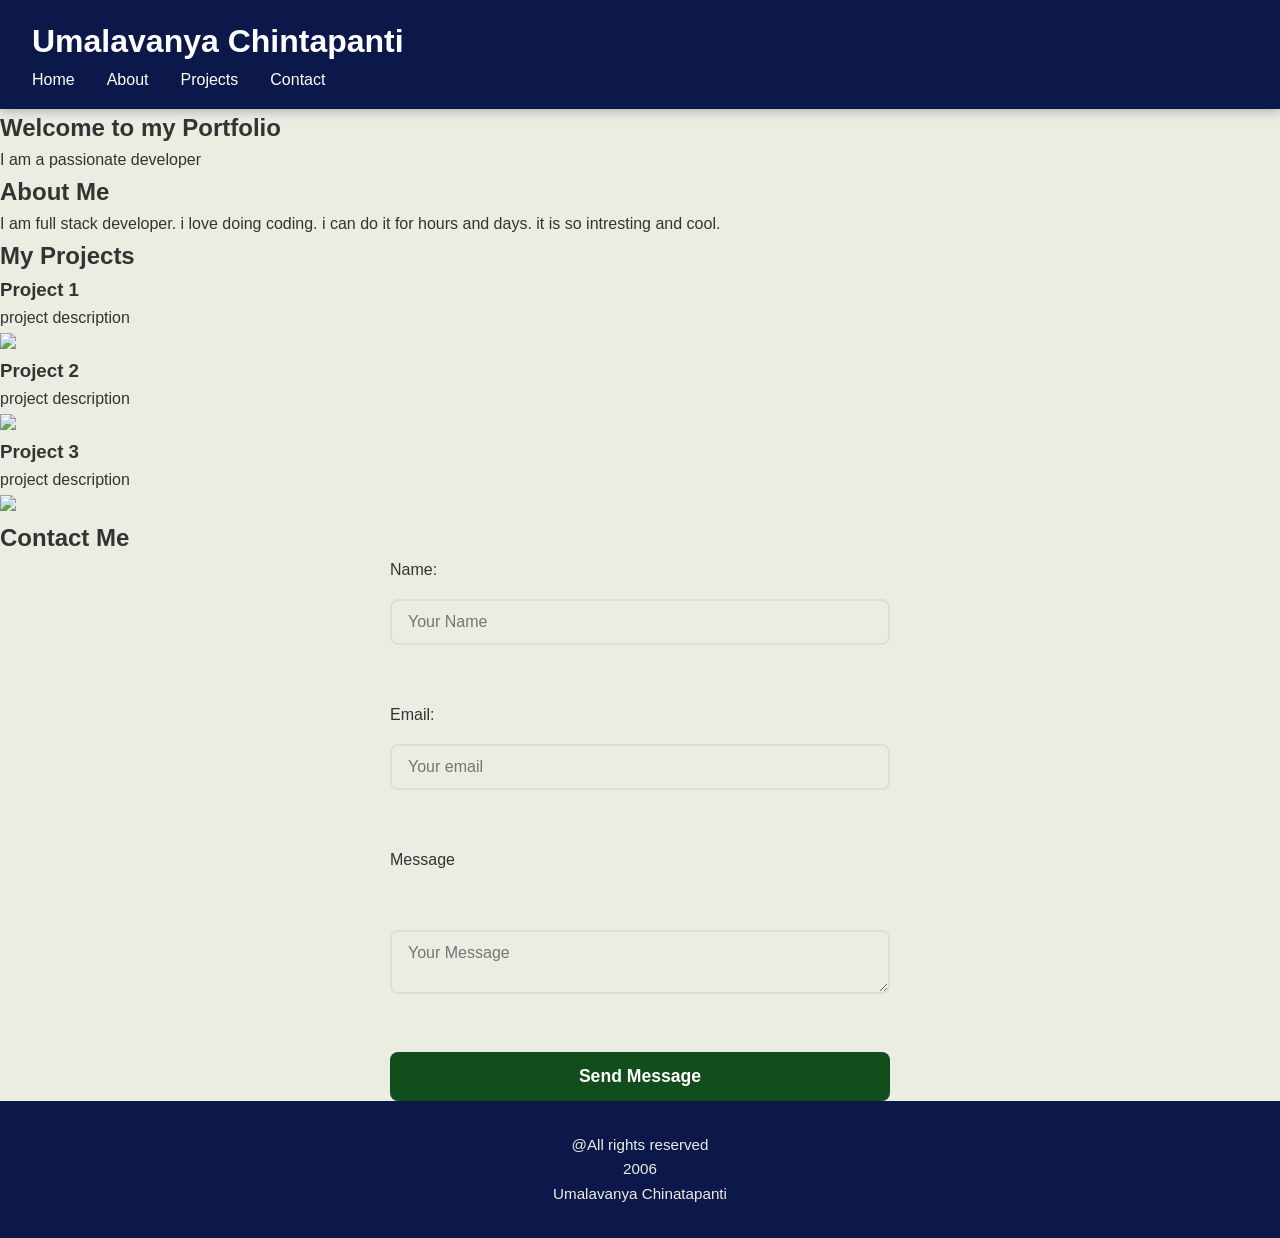
==== 2026-08-August/Task1_HTML_CSS_JS/index.html @ 5d273efb "task 1 completed" ====
<!DOCTYPE html>
<html lang="en">
<head>
    <meta charset="UTF-8">
    <meta name="viewport" content="width=device-width, initial-scale=1.0">
    <title>Document</title>
    <link rel="stylesheet" href="styles.css">
</head>
<body>
    <header class="header-conatiner">
        <div class="header-content">
            <h1>Umalavanya Chintapanti</h1>
            <nav class="nav-bar">
                <ul>
                    <li><a href="#home">Home</a></li>
                    <li><a href="#about">About</a></li>
                    <li><a href="#projects">Projects</a></li>
                    <li><a href="#contacts">Contact</a></li>
                </ul>
            </nav>
        </div>
    </header>

    <main>
        <section id="home">
            <h2>Welcome to my Portfolio</h2>
            <p>I am a passionate developer</p>
        </section>

        <section id="about">
            <h2>About Me</h2>
            <p>I am full stack developer. i love doing coding. i can do it for hours and days. it is so intresting and cool.</p>
        
        </section>

        <section id="projects">
            <h2>My Projects</h2>
            <div class="cards">
                <h3>Project 1</h3>
                <p>project description</p>
                <img src="https://placehold.co/300x300" />
            </div>
            <div class="cards"><h3>Project 2</h3>
            <p>project description</p>
            <img src="https://placehold.co/300x300" /></div>
            
            
            <div class="cards"><h3>Project 3</h3>
            <p>project description</p>
            <img src="https://placehold.co/300x300" /></div>
        
        </section>

        <section id="contacts">
            <h2>Contact Me</h2>
            <div>
            <form action="post">
                <label>Name: </label>
                <input type="text" id="name" placeholder="Your Name"> 
                <br/>
                <label>Email: </label>
                <input type="email" id="email" placeholder="Your email">
                <br />
                <label for="message">Message</label>
                <br />
                <textarea id="message" placeholder="Your Message"></textarea>
                <br />
                <button type="submit">Send Message</button>

            </form>

            </div>
        
        </section>


    </main>

    <footer class="footer">
        <p>@All rights reserved</p> 
        <p>2006</p> 
        <p>Umalavanya Chinatapanti</p>
    </footer>

    <script src="script.js"></script>
</body>
</html>
---- 2026-08-August/Task1_HTML_CSS_JS/styles.css ----
/* Step 9: Reset & Base Styles */
* {
    margin: 0;
    padding: 0;
    box-sizing: border-box;
}

html {
    scroll-behavior: smooth;
}

body {
    font-family: 'Segoe UI', Tahoma, Geneva, Verdana, sans-serif;
    line-height: 1.6;
    color: #333;
    background-color: #EBEDE3;
}

.container {
    max-width: 1200px;
    margin: 0 auto;
    padding: 0 20px;
}

/* Step 10: Header Styles */
header {
    background-color: #0B1849;
    color: white;
    padding: 1rem 2rem;
    display: flex;
    justify-content: space-between;
    align-items: center;
    position: sticky;
    top: 0;
    z-index: 100;
    box-shadow: 0 2px 10px rgba(11, 24, 73, 0.3);
}

.logo h1 {
    font-size: 1.8rem;
    color: #E4B028;
}

nav ul {
    list-style-type: none;
    display: flex;
    gap: 2rem;
}

nav ul li a {
    color: white;
    text-decoration: none;
    font-weight: 500;
    transition: color 0.3s ease;
    padding: 0.5rem 0;
}

nav ul li a:hover {
    color: #E4B028;
    border-bottom: 2px solid #E4B028;
}

/* Step 4: Hero Section */
.hero {
    background: linear-gradient(135deg, #0B1849 0%, #124D1C 100%);
    color: white;
    min-height: 60vh;
    display: flex;
    align-items: center;
    justify-content: center;
    text-align: center;
    padding: 2rem;
}

.hero-content h1 {
    font-size: 3rem;
    margin-bottom: 1rem;
    color: #E4B028;
}

.hero-content p {
    font-size: 1.3rem;
    color: #EBEDE3;
}

/* Step 5: About Section */
.about {
    padding: 4rem 0;
    background-color: white;
}

.about h2 {
    color: #0B1849;
    font-size: 2.5rem;
    margin-bottom: 1.5rem;
    text-align: center;
}

.about p {
    font-size: 1.1rem;
    max-width: 700px;
    margin: 0 auto;
    text-align: center;
    color: #555;
    line-height: 1.8;
}

/* Step 11: Projects Section */
.projects {
    padding: 4rem 0;
    background-color: #EBEDE3;
}

.projects h2 {
    color: #0B1849;
    font-size: 2.5rem;
    margin-bottom: 2rem;
    text-align: center;
}

.project-grid {
    display: grid;
    grid-template-columns: repeat(auto-fit, minmax(300px, 1fr));
    gap: 2rem;
    max-width: 1200px;
    margin: 0 auto;
    padding: 0 20px;
}

.project-card {
    background: white;
    border-radius: 10px;
    padding: 1.5rem;
    box-shadow: 0 4px 15px rgba(0, 0, 0, 0.1);
    transition: transform 0.3s ease, box-shadow 0.3s ease;
}

.project-card:hover {
    transform: translateY(-5px);
    box-shadow: 0 8px 25px rgba(0, 0, 0, 0.15);
}

.project-image {
    height: 200px;
    border-radius: 8px;
    margin-bottom: 1rem;
    background: #BAE5D5;
    display: flex;
    align-items: center;
    justify-content: center;
    font-size: 2rem;
    color: #0B1849;
}

.project-card h3 {
    color: #0B1849;
    font-size: 1.3rem;
    margin-bottom: 0.5rem;
}

.project-card p {
    color: #666;
    font-size: 0.95rem;
}

/* Step 11: Contact Section */
.contact {
    padding: 4rem 0;
    background: white;
}

.contact h2 {
    color: #0B1849;
    font-size: 2.5rem;
    margin-bottom: 2rem;
    text-align: center;
}

form {
    max-width: 500px;
    margin: 0 auto;
    display: flex;
    flex-direction: column;
    gap: 1rem;
}

form input,
form textarea {
    padding: 12px 16px;
    border: 2px solid #ddd;
    border-radius: 8px;
    font-size: 1rem;
    font-family: inherit;
    transition: border-color 0.3s ease;
    background-color: #EBEDE3;
}

form input:focus,
form textarea:focus {
    outline: none;
    border-color: #D7ACD4;
}

form textarea {
    resize: vertical;
}

form button {
    background-color: #124D1C;
    color: white;
    padding: 14px 20px;
    border: none;
    border-radius: 8px;
    font-size: 1.1rem;
    font-weight: 600;
    cursor: pointer;
    transition: background-color 0.3s ease, transform 0.2s ease;
}

form button:hover {
    background-color: #0B1849;
    transform: scale(1.02);
}

#formMessage {
    max-width: 500px;
    margin: 1rem auto 0;
    text-align: center;
    font-weight: 500;
    padding: 0.5rem;
    border-radius: 8px;
}

/* Step 8: Footer */
footer {
    background-color: #0B1849;
    color: #EBEDE3;
    text-align: center;
    padding: 2rem;
}

footer p {
    font-size: 0.95rem;
}

/* Step 14: Responsive Design */
@media (max-width: 768px) {

    /* Stack header vertically */
    header {
        flex-direction: column;
        gap: 1rem;
        padding: 1rem;
    }

    nav ul {
        flex-direction: column;
        gap: 0.8rem;
        text-align: center;
    }

    nav ul li a {
        display: block;
        padding: 0.3rem 0;
    }

    /* Hero section adjustments */
    .hero-content h1 {
        font-size: 2rem;
    }

    .hero-content p {
        font-size: 1rem;
    }

    /* Project cards stack */
    .project-grid {
        grid-template-columns: 1fr;
        gap: 1.5rem;
        padding: 0 20px;
    }

    /* Section headings */
    .about h2,
    .projects h2,
    .contact h2 {
        font-size: 2rem;
    }

    /* Form adjustments */
    form {
        padding: 0 20px;
    }

    .about p {
        padding: 0 20px;
    }
}

/* Extra small screens */
@media (max-width: 480px) {
    .hero-content h1 {
        font-size: 1.5rem;
    }

    .logo h1 {
        font-size: 1.4rem;
    }

    form input,
    form textarea {
        font-size: 0.9rem;
    }
}
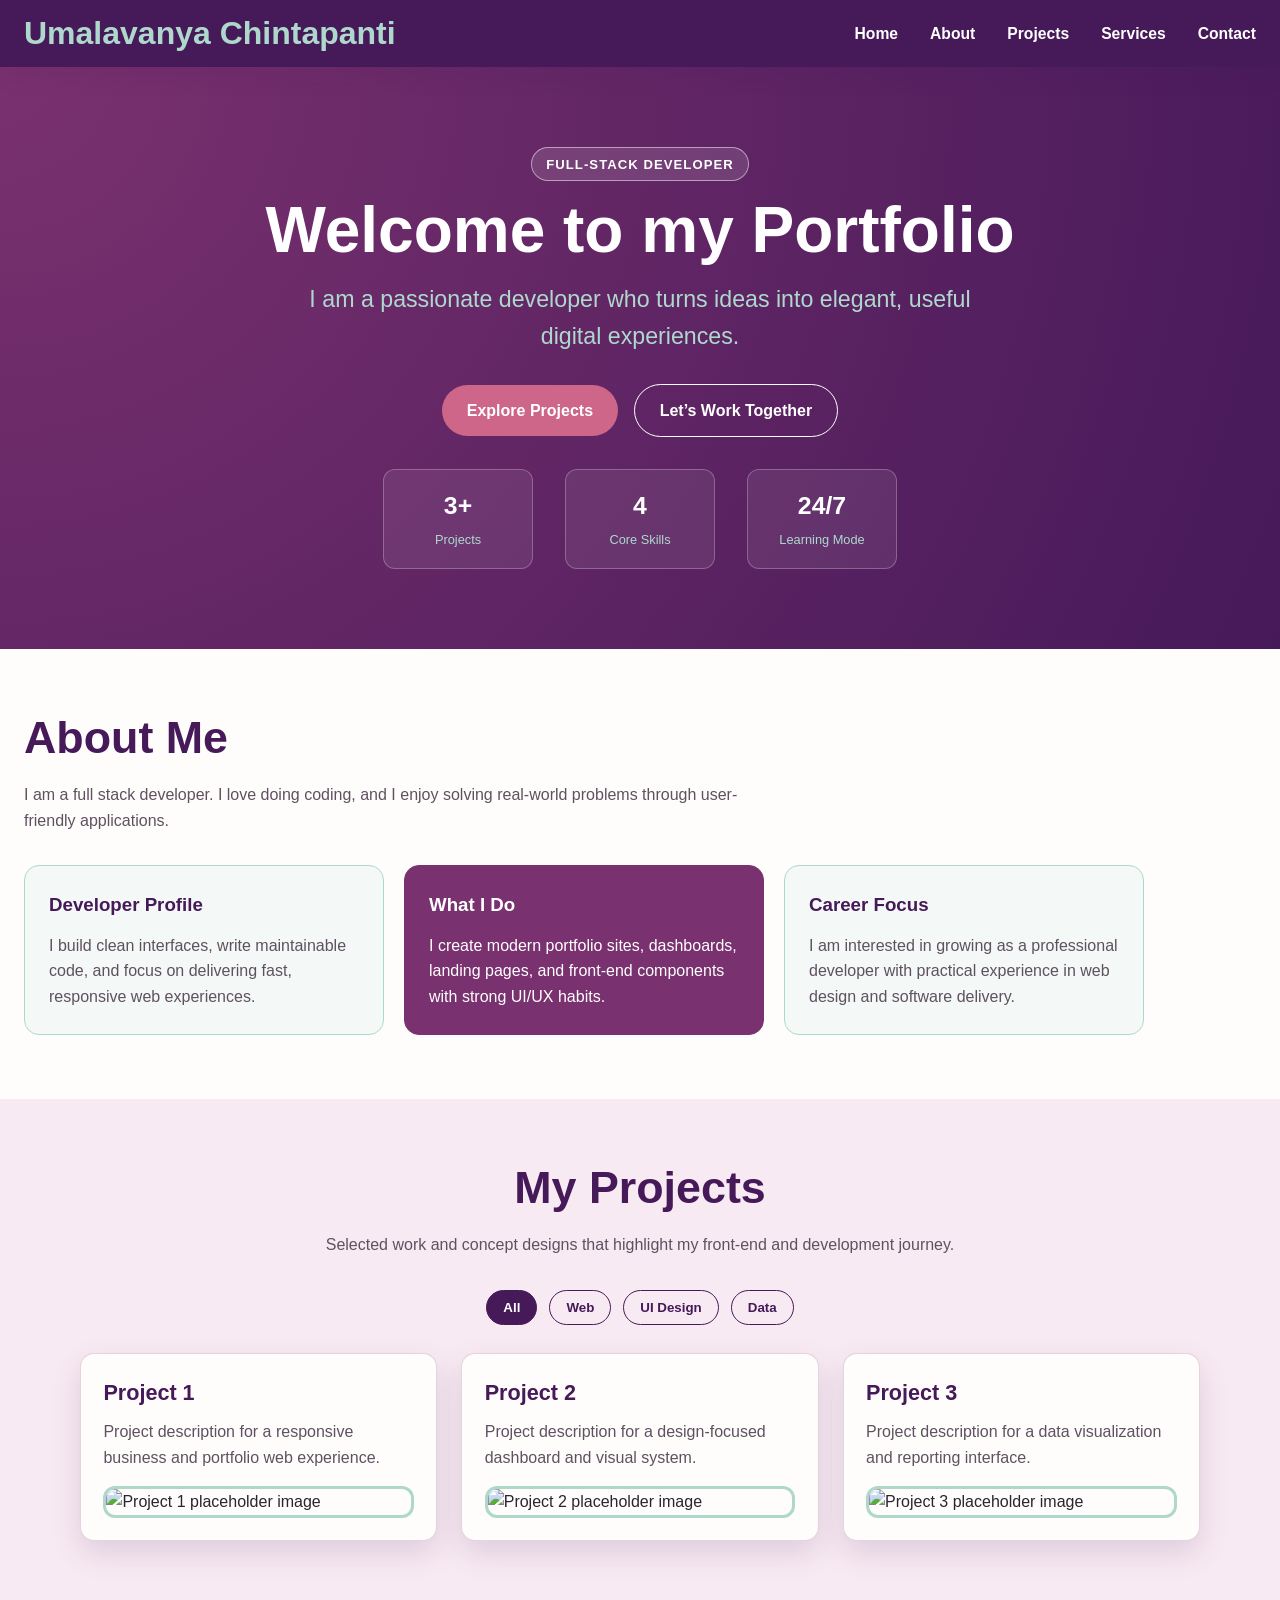
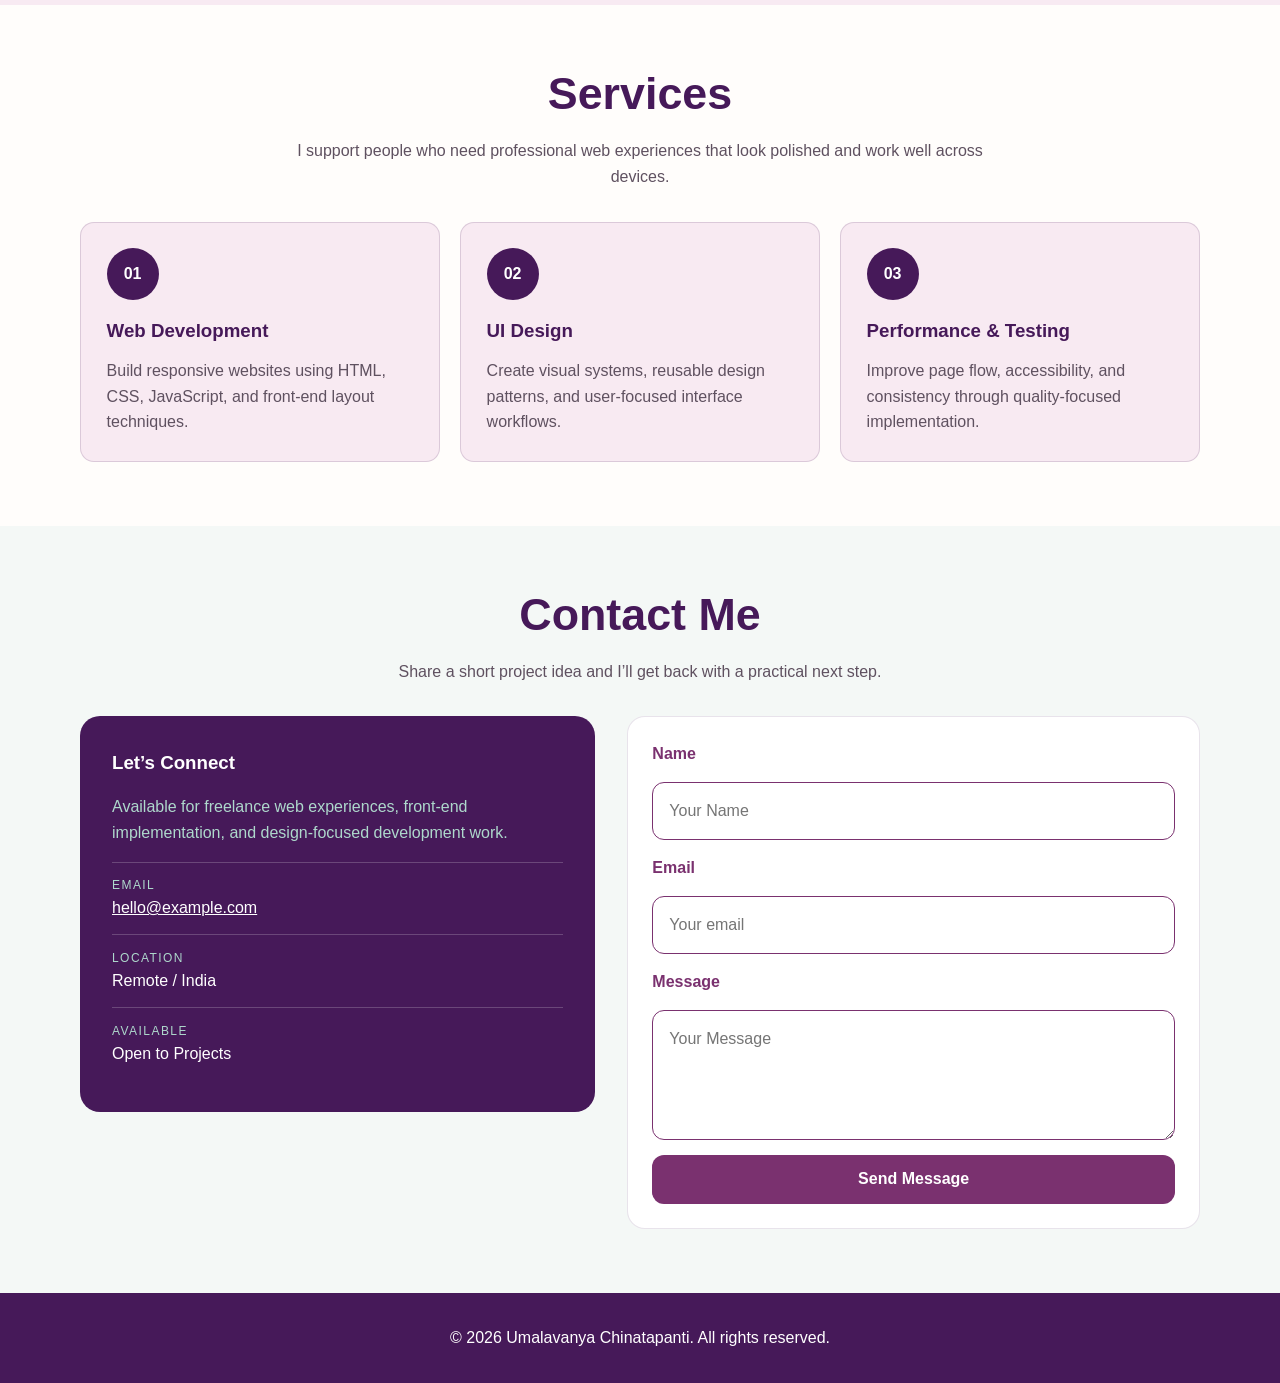
==== commit fee517a7: "using ai to build the projects" ====
--- a/2026-08-August/Task1_HTML_CSS_JS/index.html
+++ b/2026-08-August/Task1_HTML_CSS_JS/index.html
@@ -3,18 +3,24 @@
 <head>
     <meta charset="UTF-8">
     <meta name="viewport" content="width=device-width, initial-scale=1.0">
-    <title>Document</title>
+    <title>Umalavanya Chintapanti | Portfolio</title>
     <link rel="stylesheet" href="styles.css">
 </head>
 <body>
     <header class="header-conatiner">
         <div class="header-content">
             <h1>Umalavanya Chintapanti</h1>
+            <button class="nav-toggle" aria-label="Open navigation">
+                <span></span>
+                <span></span>
+                <span></span>
+            </button>
             <nav class="nav-bar">
                 <ul>
                     <li><a href="#home">Home</a></li>
                     <li><a href="#about">About</a></li>
                     <li><a href="#projects">Projects</a></li>
+                    <li><a href="#services">Services</a></li>
                     <li><a href="#contacts">Contact</a></li>
                 </ul>
             </nav>
@@ -22,66 +28,142 @@
     </header>
 
     <main>
-        <section id="home">
-            <h2>Welcome to my Portfolio</h2>
-            <p>I am a passionate developer</p>
+        <section id="home" class="hero-section">
+            <div class="hero-content">
+                <span class="hero-kicker">Full-Stack Developer</span>
+                <h2>Welcome to my Portfolio</h2>
+                <p>I am a passionate developer who turns ideas into elegant, useful digital experiences.</p>
+                <div class="hero-actions">
+                    <a class="btn btn-primary" href="#projects">Explore Projects</a>
+                    <a class="btn btn-outline" href="#contacts">Let’s Work Together</a>
+                </div>
+                <div class="hero-stats">
+                    <article>
+                        <strong>3+</strong>
+                        <span>Projects</span>
+                    </article>
+                    <article>
+                        <strong>4</strong>
+                        <span>Core Skills</span>
+                    </article>
+                    <article>
+                        <strong>24/7</strong>
+                        <span>Learning Mode</span>
+                    </article>
+                </div>
+            </div>
         </section>
 
-        <section id="about">
-            <h2>About Me</h2>
-            <p>I am full stack developer. i love doing coding. i can do it for hours and days. it is so intresting and cool.</p>
-        
+        <section id="about" class="about-section">
+            <div class="section-heading">
+                <h2>About Me</h2>
+                <p>I am a full stack developer. I love doing coding, and I enjoy solving real-world problems through user-friendly applications.</p>
+            </div>
+            <div class="about-grid">
+                <article class="about-panel">
+                    <h3>Developer Profile</h3>
+                    <p>I build clean interfaces, write maintainable code, and focus on delivering fast, responsive web experiences.</p>
+                </article>
+                <article class="about-panel highlight-panel">
+                    <h3>What I Do</h3>
+                    <p>I create modern portfolio sites, dashboards, landing pages, and front-end components with strong UI/UX habits.</p>
+                </article>
+                <article class="about-panel">
+                    <h3>Career Focus</h3>
+                    <p>I am interested in growing as a professional developer with practical experience in web design and software delivery.</p>
+                </article>
+            </div>
         </section>
 
-        <section id="projects">
-            <h2>My Projects</h2>
-            <div class="cards">
-                <h3>Project 1</h3>
-                <p>project description</p>
-                <img src="https://placehold.co/300x300" />
+        <section id="projects" class="projects-section">
+            <div class="section-heading centered">
+                <h2>My Projects</h2>
+                <p>Selected work and concept designs that highlight my front-end and development journey.</p>
             </div>
-            <div class="cards"><h3>Project 2</h3>
-            <p>project description</p>
-            <img src="https://placehold.co/300x300" /></div>
-            
-            
-            <div class="cards"><h3>Project 3</h3>
-            <p>project description</p>
-            <img src="https://placehold.co/300x300" /></div>
-        
+            <div class="project-filter">
+                <button class="filter-button active" type="button" data-filter="all">All</button>
+                <button class="filter-button" type="button" data-filter="web">Web</button>
+                <button class="filter-button" type="button" data-filter="ui">UI Design</button>
+                <button class="filter-button" type="button" data-filter="data">Data</button>
+            </div>
+            <div class="project-grid">
+                <article class="cards" data-category="web">
+                    <h3>Project 1</h3>
+                    <p>Project description for a responsive business and portfolio web experience.</p>
+                    <img src="https://placehold.co/300x300" alt="Project 1 placeholder image">
+                </article>
+                <article class="cards" data-category="ui">
+                    <h3>Project 2</h3>
+                    <p>Project description for a design-focused dashboard and visual system.</p>
+                    <img src="https://placehold.co/300x300" alt="Project 2 placeholder image">
+                </article>
+                <article class="cards" data-category="data">
+                    <h3>Project 3</h3>
+                    <p>Project description for a data visualization and reporting interface.</p>
+                    <img src="https://placehold.co/300x300" alt="Project 3 placeholder image">
+                </article>
+            </div>
         </section>
 
-        <section id="contacts">
-            <h2>Contact Me</h2>
-            <div>
-            <form action="post">
-                <label>Name: </label>
-                <input type="text" id="name" placeholder="Your Name"> 
-                <br/>
-                <label>Email: </label>
-                <input type="email" id="email" placeholder="Your email">
-                <br />
-                <label for="message">Message</label>
-                <br />
-                <textarea id="message" placeholder="Your Message"></textarea>
-                <br />
-                <button type="submit">Send Message</button>
-
-            </form>
-
+        <section id="services" class="services-section">
+            <div class="section-heading centered">
+                <h2>Services</h2>
+                <p>I support people who need professional web experiences that look polished and work well across devices.</p>
             </div>
-        
+            <div class="service-grid">
+                <article class="service-card">
+                    <span class="icon">01</span>
+                    <h3>Web Development</h3>
+                    <p>Build responsive websites using HTML, CSS, JavaScript, and front-end layout techniques.</p>
+                </article>
+                <article class="service-card">
+                    <span class="icon">02</span>
+                    <h3>UI Design</h3>
+                    <p>Create visual systems, reusable design patterns, and user-focused interface workflows.</p>
+                </article>
+                <article class="service-card">
+                    <span class="icon">03</span>
+                    <h3>Performance & Testing</h3>
+                    <p>Improve page flow, accessibility, and consistency through quality-focused implementation.</p>
+                </article>
+            </div>
         </section>
 
-
+        <section id="contacts" class="contact-section">
+            <div class="section-heading centered">
+                <h2>Contact Me</h2>
+                <p>Share a short project idea and I’ll get back with a practical next step.</p>
+            </div>
+            <div class="contact-layout">
+                <aside class="contact-info">
+                    <h3>Let’s Connect</h3>
+                    <p>Available for freelance web experiences, front-end implementation, and design-focused development work.</p>
+                    <ul class="contact-list">
+                        <li><span>Email</span><a href="mailto:hello@example.com">hello@example.com</a></li>
+                        <li><span>Location</span><span>Remote / India</span></li>
+                        <li><span>Available</span><span>Open to Projects</span></li>
+                    </ul>
+                </aside>
+                <div class="contact-form-wrap">
+                    <form class="contact-form" action="post">
+                        <label for="name">Name</label>
+                        <input type="text" id="name" placeholder="Your Name">
+                        <label for="email">Email</label>
+                        <input type="email" id="email" placeholder="Your email">
+                        <label for="message">Message</label>
+                        <textarea id="message" placeholder="Your Message"></textarea>
+                        <button type="submit">Send Message</button>
+                        <div id="formMessage" aria-live="polite"></div>
+                    </form>
+                </div>
+            </div>
+        </section>
     </main>
 
     <footer class="footer">
-        <p>@All rights reserved</p> 
-        <p>2006</p> 
-        <p>Umalavanya Chinatapanti</p>
+        <p>© 2026 Umalavanya Chinatapanti. All rights reserved.</p>
     </footer>
 
     <script src="script.js"></script>
 </body>
-</html>+</html>
--- a/2026-08-August/Task1_HTML_CSS_JS/styles.css
+++ b/2026-08-August/Task1_HTML_CSS_JS/styles.css
@@ -1,4 +1,17 @@
-/* Step 9: Reset & Base Styles */
+/* Reset and Base Styles */
+:root {
+    --primary: #461959;
+    --secondary: #7A316F;
+    --accent: #CD6688;
+    --soft: #AED8CC;
+    --text: #2b2330;
+    --text-soft: #5f5160;
+    --surface: #fffdfb;
+    --surface-soft: #F8EAF2;
+    --surface-soft-2: #F4F8F6;
+    --shadow: rgba(70, 25, 89, 0.14);
+}
+
 * {
     margin: 0;
     padding: 0;
@@ -10,305 +23,702 @@
 }
 
 body {
-    font-family: 'Segoe UI', Tahoma, Geneva, Verdana, sans-serif;
+    font-family: "Segoe UI", Tahoma, Geneva, Verdana, sans-serif;
     line-height: 1.6;
-    color: #333;
-    background-color: #EBEDE3;
-}
-
-.container {
-    max-width: 1200px;
+    color: var(--text);
+    background: linear-gradient(180deg, var(--surface-soft) 0%, var(--soft) 100%);
+}
+
+body a {
+    color: inherit;
+}
+
+body.menu-open {
+    overflow: hidden;
+}
+
+main {
+    width: min(100%, 1280px);
     margin: 0 auto;
-    padding: 0 20px;
-}
-
-/* Step 10: Header Styles */
-header {
-    background-color: #0B1849;
-    color: white;
-    padding: 1rem 2rem;
+}
+
+section {
+    padding: 4rem 1.5rem;
+}
+
+section.reveal {
+    opacity: 1;
+    transform: translateY(0);
+    transition: opacity 0.55s cubic-bezier(0.22, 1, 0.36, 1), transform 0.55s cubic-bezier(0.22, 1, 0.36, 1);
+}
+
+section.reveal.is-visible {
+    opacity: 1;
+    transform: translateY(0);
+}
+
+img,
+button,
+a,
+input,
+textarea {
+    transition: all 0.28s cubic-bezier(0.22, 1, 0.36, 1);
+}
+
+section h2 {
+    font-size: clamp(2rem, 4vw, 2.8rem);
+    line-height: 1.1;
+    margin-bottom: 1.25rem;
+    color: var(--primary);
+}
+
+section h3 {
+    color: var(--primary);
+}
+
+section p {
+    color: var(--text-soft);
+}
+
+.section-heading {
+    max-width: 720px;
+    margin-bottom: 2rem;
+}
+
+.section-heading.centered {
+    margin-inline: auto;
+    text-align: center;
+}
+
+.section-heading.centered p {
+    margin-inline: auto;
+}
+
+/* Header */
+.header-conatiner {
+    background: var(--primary);
+    color: #fff;
+    position: sticky;
+    top: 0;
+    z-index: 99;
+    width: 100%;
+    box-shadow: 0 6px 24px var(--shadow);
+}
+
+.header-content {
+    width: min(1280px, 100%);
+    margin: 0 auto;
+    padding: 1rem 1.5rem;
     display: flex;
     justify-content: space-between;
     align-items: center;
-    position: sticky;
-    top: 0;
-    z-index: 100;
-    box-shadow: 0 2px 10px rgba(11, 24, 73, 0.3);
-}
-
-.logo h1 {
-    font-size: 1.8rem;
-    color: #E4B028;
-}
-
-nav ul {
-    list-style-type: none;
+}
+
+.header-conatiner h1 {
+    font-size: clamp(1.4rem, 3vw, 2rem);
+    line-height: 1.1;
+    color: var(--soft);
+}
+
+.nav-toggle {
+    display: none;
+    flex-direction: column;
+    gap: 0.2rem;
+    background: transparent;
+    border: none;
+    cursor: pointer;
+}
+
+.nav-toggle span {
+    width: 28px;
+    height: 3px;
+    border-radius: 3px;
+    background: white;
+}
+
+.nav-bar ul {
+    list-style: none;
     display: flex;
     gap: 2rem;
 }
 
-nav ul li a {
-    color: white;
+.nav-bar a {
     text-decoration: none;
-    font-weight: 500;
-    transition: color 0.3s ease;
-    padding: 0.5rem 0;
-}
-
-nav ul li a:hover {
-    color: #E4B028;
-    border-bottom: 2px solid #E4B028;
-}
-
-/* Step 4: Hero Section */
-.hero {
-    background: linear-gradient(135deg, #0B1849 0%, #124D1C 100%);
-    color: white;
+    font-weight: 700;
+    font-size: 0.98rem;
+    color: #fff;
+    position: relative;
+    padding: 0.3rem 0;
+}
+
+.nav-bar a::after {
+    content: "";
+    position: absolute;
+    left: 0;
+    right: 0;
+    bottom: -2px;
+    height: 2px;
+    background: var(--accent);
+    transform: scaleX(0);
+    transform-origin: left;
+    transition: transform 0.2s ease;
+}
+
+.nav-bar a:hover,
+.nav-bar a:focus {
+    color: var(--soft);
+}
+
+.nav-bar a:hover::after,
+.nav-bar a:focus::after {
+    transform: scaleX(1);
+}
+
+/* Home / Hero Section */
+.hero-section {
+    background: radial-gradient(circle at top left, var(--secondary), var(--primary));
+    color: #fff;
     min-height: 60vh;
     display: flex;
     align-items: center;
     justify-content: center;
     text-align: center;
-    padding: 2rem;
-}
-
-.hero-content h1 {
-    font-size: 3rem;
-    margin-bottom: 1rem;
-    color: #E4B028;
-}
-
-.hero-content p {
-    font-size: 1.3rem;
-    color: #EBEDE3;
-}
-
-/* Step 5: About Section */
-.about {
-    padding: 4rem 0;
-    background-color: white;
-}
-
-.about h2 {
-    color: #0B1849;
-    font-size: 2.5rem;
-    margin-bottom: 1.5rem;
-    text-align: center;
-}
-
-.about p {
-    font-size: 1.1rem;
-    max-width: 700px;
-    margin: 0 auto;
-    text-align: center;
-    color: #555;
-    line-height: 1.8;
-}
-
-/* Step 11: Projects Section */
-.projects {
-    padding: 4rem 0;
-    background-color: #EBEDE3;
-}
-
-.projects h2 {
-    color: #0B1849;
-    font-size: 2.5rem;
-    margin-bottom: 2rem;
-    text-align: center;
-}
-
-.project-grid {
-    display: grid;
-    grid-template-columns: repeat(auto-fit, minmax(300px, 1fr));
-    gap: 2rem;
-    max-width: 1200px;
-    margin: 0 auto;
-    padding: 0 20px;
-}
-
-.project-card {
-    background: white;
-    border-radius: 10px;
-    padding: 1.5rem;
-    box-shadow: 0 4px 15px rgba(0, 0, 0, 0.1);
-    transition: transform 0.3s ease, box-shadow 0.3s ease;
-}
-
-.project-card:hover {
-    transform: translateY(-5px);
-    box-shadow: 0 8px 25px rgba(0, 0, 0, 0.15);
-}
-
-.project-image {
-    height: 200px;
-    border-radius: 8px;
-    margin-bottom: 1rem;
-    background: #BAE5D5;
+    padding: 5rem 1.5rem;
+}
+
+.hero-section .hero-content {
+    width: min(820px, 100%);
+}
+
+.hero-kicker {
+    display: inline-flex;
+    align-items: center;
+    background: rgba(255,255,255,0.12);
+    border: 1px solid rgba(255,255,255,0.5);
+    padding: 0.35rem 0.88rem;
+    border-radius: 999px;
+    font-size: 0.82rem;
+    font-weight: 800;
+    letter-spacing: 0.08em;
+    text-transform: uppercase;
+}
+
+.hero-section h2 {
+    font-size: clamp(2.2rem, 5vw, 4rem);
+    line-height: 1.05;
+    color: #fff;
+    margin: 1rem 0;
+}
+
+.hero-section p {
+    font-size: clamp(1rem, 2.5vw, 1.45rem);
+    color: var(--soft);
+    max-width: 720px;
+    margin: 0 auto 1.8rem;
+}
+
+.hero-actions {
     display: flex;
     align-items: center;
     justify-content: center;
-    font-size: 2rem;
-    color: #0B1849;
-}
-
-.project-card h3 {
-    color: #0B1849;
-    font-size: 1.3rem;
+    gap: 1rem;
+    flex-wrap: wrap;
+}
+
+.btn {
+    display: inline-flex;
+    align-items: center;
+    justify-content: center;
+    min-height: 44px;
+    padding: 0.82rem 1.55rem;
+    border-radius: 999px;
+    text-decoration: none;
+    font-weight: 800;
+}
+
+.btn-primary {
+    background: var(--accent);
+    color: #fff;
+    transform: translateY(0);
+}
+
+.btn-primary:hover,
+.btn-primary:focus {
+    background: #b95d7e;
+    transform: translateY(-3px);
+}
+
+.btn-outline {
+    border: 1px solid #fff;
+    color: #fff;
+}
+
+.btn-outline:hover,
+.btn-outline:focus {
+    background: #fff;
+    color: var(--primary);
+    transform: translateY(-3px);
+}
+
+.hero-stats {
+    margin-top: 2rem;
+    display: flex;
+    justify-content: center;
+    gap: 2rem;
+    flex-wrap: wrap;
+}
+
+.hero-stats article {
+    padding: 1rem 1.2rem;
+    min-width: 150px;
+    border-radius: 12px;
+    background: rgba(255,255,255,0.08);
+    border: 1px solid rgba(255,255,255,0.25);
+}
+
+.hero-stats strong {
+    display: block;
+    font-size: 1.55rem;
+    color: #fff;
+}
+
+.hero-stats span {
+    font-size: 0.8rem;
+    color: var(--soft);
+}
+
+/* About */
+.about-section {
+    background: var(--surface);
+}
+
+.about-section .section-heading p {
+    margin-top: 1rem;
+}
+
+.about-grid {
+    display: grid;
+    grid-template-columns: repeat(3, minmax(220px, 1fr));
+    gap: 1.25rem;
+    max-width: 1120px;
+}
+
+.about-panel {
+    border-radius: 15px;
+    background: var(--surface-soft-2);
+    border: 1px solid var(--soft);
+    padding: 1.5rem;
+}
+
+.about-panel h3 {
+    margin-bottom: 0.8rem;
+}
+
+.highlight-panel {
+    background: var(--secondary);
+    border-color: var(--secondary);
+}
+
+.highlight-panel h3,
+.highlight-panel p {
+    color: white;
+}
+
+/* Projects */
+.projects-section {
+    background: var(--surface-soft);
+}
+
+.project-filter {
+    max-width: 1120px;
+    margin: 0 auto 1.75rem;
+    display: flex;
+    justify-content: center;
+    gap: 0.75rem;
+    flex-wrap: wrap;
+}
+
+.filter-button {
+    border: 1px solid var(--primary);
+    background: transparent;
+    color: var(--primary);
+    padding: 0.58rem 1rem;
+    border-radius: 999px;
+    font-weight: 800;
+    cursor: pointer;
+    transition: all 0.18s ease;
+}
+
+.filter-button.active,
+.filter-button:hover {
+    color: white;
+    background: var(--primary);
+}
+
+.project-grid {
+    display: grid;
+    grid-template-columns: repeat(3, minmax(220px, 1fr));
+    gap: 1.5rem;
+    max-width: 1120px;
+    margin: 0 auto;
+}
+
+.project-grid .cards {
+    background: var(--surface);
+    border: 1px solid rgba(122, 49, 111, 0.2);
+    border-radius: 14px;
+    padding: 1.4rem;
+    box-shadow: 0 12px 30px var(--shadow);
+    transition: transform 0.3s cubic-bezier(0.22, 1, 0.36, 1), box-shadow 0.3s cubic-bezier(0.22, 1, 0.36, 1), opacity 0.2s ease, border-color 0.2s ease;
+}
+
+.project-grid .cards:hover {
+    transform: translateY(-5px) scale(1.02);
+    box-shadow: 0 16px 28px rgba(70, 25, 89, 0.26);
+    border-color: var(--accent);
+}
+
+.project-grid .cards img {
+    transform: scale(1);
+}
+
+.project-grid .cards:hover img {
+    transform: scale(1.05);
+}
+
+.project-grid .cards.hidden {
+    display: none;
+}
+
+.project-grid .cards h3 {
+    font-size: 1.35rem;
+    color: var(--primary);
     margin-bottom: 0.5rem;
 }
 
-.project-card p {
-    color: #666;
-    font-size: 0.95rem;
-}
-
-/* Step 11: Contact Section */
-.contact {
-    padding: 4rem 0;
+.project-grid .cards p {
+    margin: 0 0 1rem;
+}
+
+.project-grid .cards img {
+    display: block;
+    width: 100%;
+    max-height: 210px;
+    object-fit: cover;
+    border-radius: 12px;
+    border: 3px solid var(--soft);
+}
+
+/* Services */
+.services-section {
+    background: var(--surface);
+}
+
+.service-grid {
+    display: grid;
+    grid-template-columns: repeat(3, minmax(220px, 1fr));
+    gap: 1.25rem;
+    max-width: 1120px;
+    margin: 0 auto;
+}
+
+.service-card {
+    background: var(--surface-soft);
+    border-radius: 14px;
+    padding: 1.6rem;
+    border: 1px solid rgba(70, 25, 89, 0.16);
+}
+
+.service-card .icon {
+    display: inline-flex;
+    width: 52px;
+    height: 52px;
+    align-items: center;
+    justify-content: center;
+    border-radius: 50%;
+    background: var(--primary);
+    color: white;
+    font-weight: 900;
+    margin-bottom: 1rem;
+}
+
+.service-card h3 {
+    margin-bottom: 0.75rem;
+}
+
+/* Contact */
+.contact-section {
+    background: var(--surface-soft-2);
+}
+
+.contact-layout {
+    display: grid;
+    grid-template-columns: minmax(250px, 0.9fr) minmax(300px, 1fr);
+    gap: 2rem;
+    max-width: 1120px;
+    width: min(100%, 1120px);
+    margin: 0 auto;
+    align-items: start;
+}
+
+.contact-layout > * {
+    min-width: 0;
+}
+
+.contact-info {
+    background: var(--primary);
+    color: white;
+    border-radius: 20px;
+    padding: 2rem;
+}
+
+.contact-info h3 {
+    margin-bottom: 1rem;
+    color: white;
+}
+
+.contact-info p {
+    color: var(--soft);
+    margin-bottom: 1rem;
+}
+
+.contact-list {
+    list-style: none;
+}
+
+.contact-list li {
+    padding: 0.85rem 0;
+    border-top: 1px solid rgba(255,255,255,0.2);
+}
+
+.contact-list li span:first-child {
+    display: block;
+    font-size: 0.75rem;
+    letter-spacing: 0.12em;
+    color: var(--soft);
+    text-transform: uppercase;
+}
+
+.contact-list li a {
+    color: white;
+}
+
+.contact-form-wrap {
     background: white;
-}
-
-.contact h2 {
-    color: #0B1849;
-    font-size: 2.5rem;
-    margin-bottom: 2rem;
-    text-align: center;
-}
-
-form {
-    max-width: 500px;
+    border-radius: 18px;
+    padding: 1.5rem;
+    border: 1px solid rgba(70, 25, 89, 0.12);
+}
+
+.contact-section form {
+    max-width: 560px;
     margin: 0 auto;
     display: flex;
     flex-direction: column;
-    gap: 1rem;
-}
-
-form input,
-form textarea {
-    padding: 12px 16px;
-    border: 2px solid #ddd;
-    border-radius: 8px;
+    gap: 0.95rem;
+}
+
+.contact-section label {
+    font-weight: 700;
+    color: var(--secondary);
+}
+
+.contact-section input,
+.contact-section textarea {
+    width: 100%;
+    border: 1px solid var(--secondary);
+    border-radius: 12px;
+    padding: 0.95rem 1rem;
+    font: inherit;
+    background: #fff;
+    color: var(--text);
+}
+
+.contact-section input:focus,
+.contact-section textarea:focus {
+    outline: 2px solid var(--accent);
+    border-color: var(--accent);
+}
+
+.contact-section textarea {
+    min-height: 130px;
+    resize: vertical;
+}
+
+.contact-section button {
+    background: var(--secondary);
+    color: #fff;
+    border: none;
+    border-radius: 12px;
+    padding: 0.95rem 1.3rem;
     font-size: 1rem;
-    font-family: inherit;
-    transition: border-color 0.3s ease;
-    background-color: #EBEDE3;
-}
-
-form input:focus,
-form textarea:focus {
-    outline: none;
-    border-color: #D7ACD4;
-}
-
-form textarea {
-    resize: vertical;
-}
-
-form button {
-    background-color: #124D1C;
-    color: white;
-    padding: 14px 20px;
-    border: none;
-    border-radius: 8px;
-    font-size: 1.1rem;
-    font-weight: 600;
+    font-weight: 700;
     cursor: pointer;
-    transition: background-color 0.3s ease, transform 0.2s ease;
-}
-
-form button:hover {
-    background-color: #0B1849;
-    transform: scale(1.02);
+    transition: background 0.2s ease, transform 0.2s ease;
+}
+
+.contact-section button:hover,
+.contact-section button:focus {
+    background: var(--primary);
+    transform: translateY(-2px) scale(1.02);
 }
 
 #formMessage {
-    max-width: 500px;
+    max-width: 560px;
     margin: 1rem auto 0;
+    padding: 0.85rem 1rem;
+    border-radius: 12px;
+    font-weight: 700;
+    min-height: 1.2rem;
+}
+
+#formMessage:empty {
+    display: none;
+}
+
+/* Footer */
+.footer {
+    background: var(--primary);
+    color: #fff;
+    padding: 2rem 1.5rem;
     text-align: center;
-    font-weight: 500;
-    padding: 0.5rem;
-    border-radius: 8px;
-}
-
-/* Step 8: Footer */
-footer {
-    background-color: #0B1849;
-    color: #EBEDE3;
-    text-align: center;
-    padding: 2rem;
-}
-
-footer p {
-    font-size: 0.95rem;
-}
-
-/* Step 14: Responsive Design */
-@media (max-width: 768px) {
-
-    /* Stack header vertically */
-    header {
+}
+
+.footer p {
+    color: #fff;
+    line-height: 1.65;
+}
+
+/* Responsive Design */
+@media (max-width: 1100px) {
+    .project-grid {
+        grid-template-columns: repeat(2, minmax(230px, 1fr));
+    }
+
+    .service-grid {
+        grid-template-columns: repeat(2, minmax(230px, 1fr));
+    }
+
+    .about-grid {
+        grid-template-columns: repeat(2, minmax(230px, 1fr));
+    }
+}
+
+@media (max-width: 900px) {
+    .about-grid,
+    .project-grid,
+    .service-grid {
+        grid-template-columns: 1fr;
+        max-width: 640px;
+    }
+
+    .contact-layout {
+        grid-template-columns: 1fr;
+        width: min(100%, 640px);
+    }
+
+    .contact-form-wrap,
+    .contact-info {
+        width: 100%;
+    }
+
+    .contact-section form {
+        max-width: none;
+    }
+
+    .hero-section {
+        min-height: auto;
+    }
+
+    .hero-section h2 {
+        font-size: clamp(2rem, 7vw, 3rem);
+    }
+}
+
+@media (max-width: 640px) {
+    .header-content {
+        display: flex;
+        align-items: center;
+        gap: 1rem;
+    }
+
+    .nav-toggle {
+        display: inline-flex;
+        margin-left: auto;
+    }
+
+    .nav-bar {
+        display: none;
+        width: 100%;
+    }
+
+    .nav-bar.open {
+        display: block;
+    }
+
+    .nav-bar ul {
         flex-direction: column;
+        align-items: center;
+        gap: 0.75rem;
+        padding-top: 1rem;
+    }
+
+    section {
+        padding: 3rem 1rem;
+    }
+
+    .hero-actions {
+        flex-direction: column;
+    }
+
+    .hero-actions .btn {
+        width: min(100%, 300px);
+    }
+
+    .hero-stats {
         gap: 1rem;
+    }
+
+    .hero-stats article {
+        width: 100%;
+    }
+
+    .contact-section input,
+    .contact-section textarea,
+    .contact-section button {
+        width: 100%;
+    }
+
+    .hero-section h2 {
+        font-size: 2rem;
+    }
+
+    .section-heading.centered p,
+    .section-heading p {
+        font-size: 0.98rem;
+    }
+}
+
+@media (max-width: 430px) {
+    .header-conatiner h1 {
+        font-size: 1.22rem;
+        text-align: center;
+    }
+
+    .hero-section {
+        padding: 3rem 1rem;
+    }
+
+    .hero-kicker {
+        font-size: 0.72rem;
+    }
+
+    .btn {
+        width: 100%;
+    }
+
+    .contact-info,
+    .contact-form-wrap {
         padding: 1rem;
     }
-
-    nav ul {
-        flex-direction: column;
-        gap: 0.8rem;
-        text-align: center;
-    }
-
-    nav ul li a {
-        display: block;
-        padding: 0.3rem 0;
-    }
-
-    /* Hero section adjustments */
-    .hero-content h1 {
-        font-size: 2rem;
-    }
-
-    .hero-content p {
-        font-size: 1rem;
-    }
-
-    /* Project cards stack */
-    .project-grid {
-        grid-template-columns: 1fr;
-        gap: 1.5rem;
-        padding: 0 20px;
-    }
-
-    /* Section headings */
-    .about h2,
-    .projects h2,
-    .contact h2 {
-        font-size: 2rem;
-    }
-
-    /* Form adjustments */
-    form {
-        padding: 0 20px;
-    }
-
-    .about p {
-        padding: 0 20px;
-    }
-}
-
-/* Extra small screens */
-@media (max-width: 480px) {
-    .hero-content h1 {
-        font-size: 1.5rem;
-    }
-
-    .logo h1 {
-        font-size: 1.4rem;
-    }
-
-    form input,
-    form textarea {
-        font-size: 0.9rem;
-    }
-}+}
